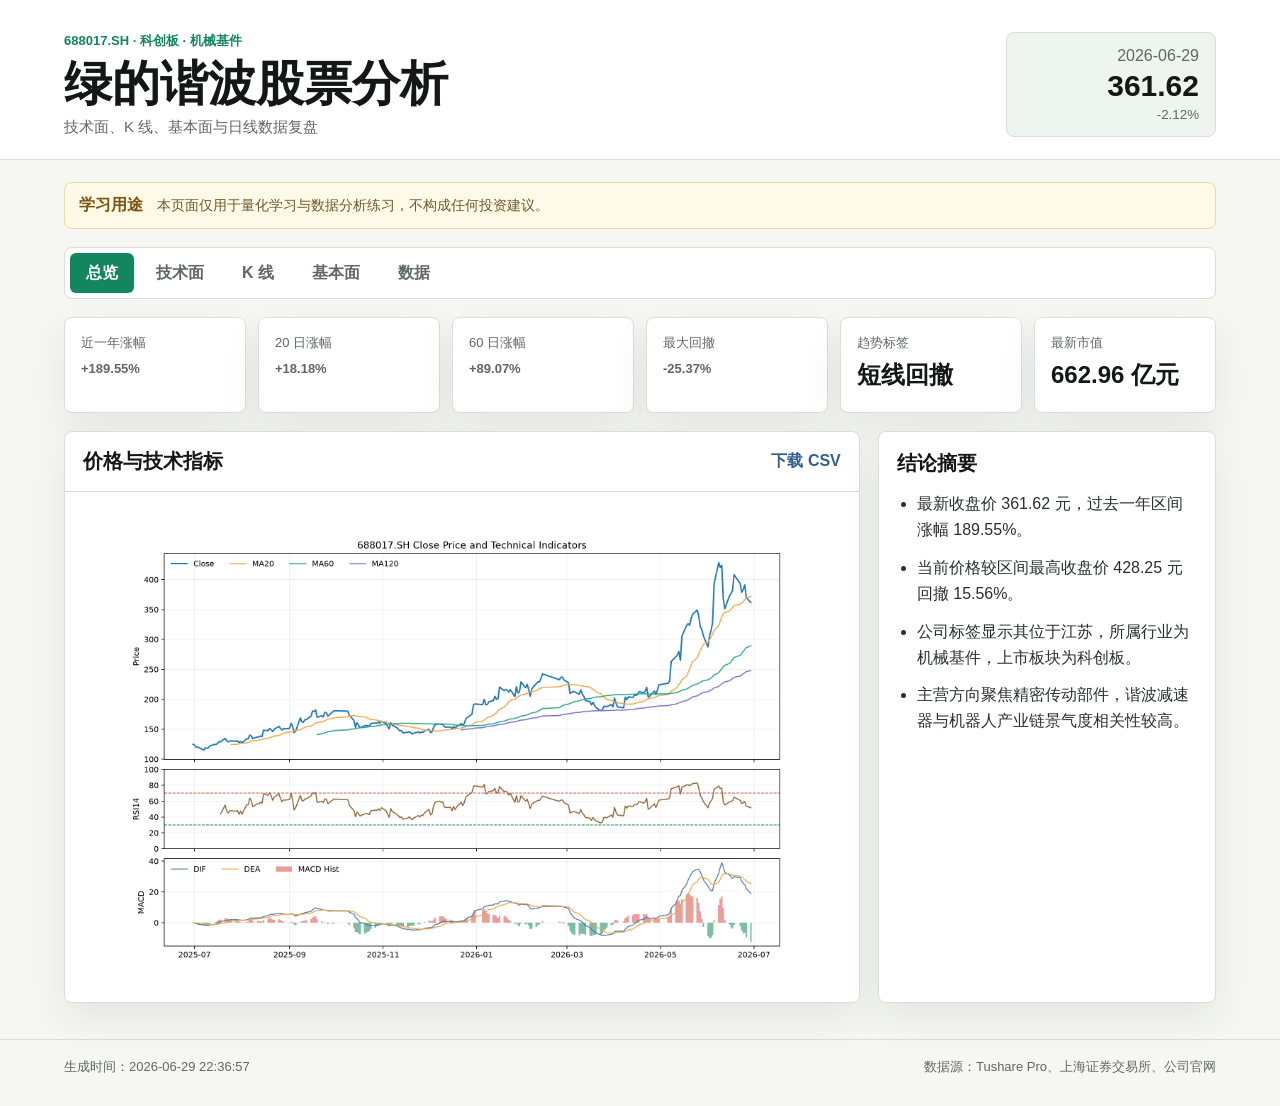
==== docs/index.html @ f69d27fe "Add GitHub Pages stock analysis dashboard" ====
<!doctype html>
<html lang="zh-CN">
  <head>
    <meta charset="utf-8" />
    <meta name="viewport" content="width=device-width, initial-scale=1" />
    <title>绿的谐波 688017.SH 股票分析</title>
    <link rel="stylesheet" href="styles.css" />
  </head>
  <body>
    <header class="topbar">
      <div>
        <p class="eyebrow">688017.SH · 科创板 · 机械基件</p>
        <h1>绿的谐波股票分析</h1>
        <p class="subtitle">技术面、K 线、基本面与日线数据复盘</p>
      </div>
      <div class="market-stamp">
        <span id="latest-date">--</span>
        <strong id="latest-close">--</strong>
        <small id="latest-change">--</small>
      </div>
    </header>

    <main>
      <section class="notice">
        <span>学习用途</span>
        <p id="disclaimer">本页面仅用于量化学习与数据分析练习，不构成任何投资建议。</p>
      </section>

      <nav class="tabs" aria-label="分析视图">
        <button class="tab-button active" type="button" data-tab="overview">总览</button>
        <button class="tab-button" type="button" data-tab="technical">技术面</button>
        <button class="tab-button" type="button" data-tab="kline">K 线</button>
        <button class="tab-button" type="button" data-tab="fundamental">基本面</button>
        <button class="tab-button" type="button" data-tab="data">数据</button>
      </nav>

      <section class="panel active" id="overview">
        <div class="metric-grid">
          <article class="metric">
            <span>近一年涨幅</span>
            <strong id="one-year-return">--</strong>
          </article>
          <article class="metric">
            <span>20 日涨幅</span>
            <strong id="return-20d">--</strong>
          </article>
          <article class="metric">
            <span>60 日涨幅</span>
            <strong id="return-60d">--</strong>
          </article>
          <article class="metric">
            <span>最大回撤</span>
            <strong id="max-drawdown">--</strong>
          </article>
          <article class="metric">
            <span>趋势标签</span>
            <strong id="trend-label">--</strong>
          </article>
          <article class="metric">
            <span>最新市值</span>
            <strong id="market-cap">--</strong>
          </article>
        </div>

        <div class="two-column">
          <section class="chart-block">
            <div class="section-heading">
              <h2>价格与技术指标</h2>
              <a href="data/688017_daily.csv" download>下载 CSV</a>
            </div>
            <img src="assets/688017_technical.png" alt="绿的谐波收盘价、均线、RSI 和 MACD 技术指标图" />
          </section>
          <aside class="analysis-block">
            <h2>结论摘要</h2>
            <ul id="overview-summary"></ul>
          </aside>
        </div>
      </section>

      <section class="panel" id="technical">
        <div class="two-column">
          <section class="chart-block">
            <div class="section-heading">
              <h2>均线、RSI 与 MACD</h2>
            </div>
            <img src="assets/688017_technical.png" alt="绿的谐波技术指标综合图" />
          </section>
          <section class="analysis-block">
            <h2>指标快照</h2>
            <dl class="key-values" id="technical-values"></dl>
            <h3>技术面判断</h3>
            <ul id="technical-summary"></ul>
          </section>
        </div>
      </section>

      <section class="panel" id="kline">
        <div class="two-column wide-first">
          <section class="chart-block">
            <div class="section-heading">
              <h2>近 120 个交易日 K 线</h2>
            </div>
            <img src="assets/688017_kline.png" alt="绿的谐波近 120 个交易日 K 线图" />
          </section>
          <section class="analysis-block">
            <h2>K 线解读</h2>
            <ul id="kline-summary"></ul>
            <div class="legend-row">
              <span><i class="swatch red"></i>上涨 K 线</span>
              <span><i class="swatch green"></i>下跌 K 线</span>
              <span><i class="swatch amber"></i>均线</span>
            </div>
          </section>
        </div>
      </section>

      <section class="panel" id="fundamental">
        <div class="two-column">
          <section class="analysis-block">
            <h2>公司与行业标签</h2>
            <dl class="key-values" id="company-values"></dl>
            <h3>基本面观察</h3>
            <ul id="fundamental-summary"></ul>
          </section>
          <section class="analysis-block">
            <h2>估值快照</h2>
            <dl class="key-values" id="valuation-values"></dl>
            <p class="source-note" id="data-status"></p>
            <h3>数据来源</h3>
            <ul class="source-list" id="source-list"></ul>
          </section>
        </div>
      </section>

      <section class="panel" id="data">
        <div class="section-heading">
          <h2>最近交易日数据</h2>
          <a href="data/688017_daily.csv" download>下载完整 CSV</a>
        </div>
        <div class="table-wrap">
          <table>
            <thead>
              <tr>
                <th>日期</th>
                <th>开盘</th>
                <th>最高</th>
                <th>最低</th>
                <th>收盘</th>
                <th>涨跌幅</th>
                <th>成交量</th>
              </tr>
            </thead>
            <tbody id="recent-table"></tbody>
          </table>
        </div>
      </section>
    </main>

    <footer>
      <span id="generated-at">--</span>
      <span>数据源：Tushare Pro、上海证券交易所、公司官网</span>
    </footer>

    <script src="app.js"></script>
  </body>
</html>
---- docs/styles.css ----
:root {
  color-scheme: light;
  --bg: #f6f7f2;
  --panel: #ffffff;
  --panel-soft: #eef4ef;
  --text: #151716;
  --muted: #5f6864;
  --line: #d9ded8;
  --green: #14865f;
  --red: #d84f45;
  --amber: #c88416;
  --blue: #315f91;
  --shadow: 0 16px 38px rgba(28, 39, 34, 0.08);
}

* {
  box-sizing: border-box;
}

body {
  margin: 0;
  background: var(--bg);
  color: var(--text);
  font-family:
    Inter, "PingFang SC", "Microsoft YaHei", Arial, sans-serif;
}

.topbar {
  display: flex;
  align-items: flex-end;
  justify-content: space-between;
  gap: 24px;
  padding: 32px min(5vw, 64px) 22px;
  border-bottom: 1px solid var(--line);
  background: #ffffff;
}

.eyebrow {
  margin: 0 0 8px;
  color: var(--green);
  font-size: 13px;
  font-weight: 700;
  letter-spacing: 0;
}

h1,
h2,
h3,
p {
  margin-top: 0;
}

h1 {
  margin-bottom: 8px;
  font-size: clamp(30px, 4vw, 48px);
  line-height: 1.08;
  letter-spacing: 0;
}

h2 {
  margin-bottom: 0;
  font-size: 20px;
  letter-spacing: 0;
}

h3 {
  margin: 22px 0 10px;
  font-size: 15px;
}

.subtitle {
  margin-bottom: 0;
  color: var(--muted);
  font-size: 15px;
}

.market-stamp {
  min-width: 210px;
  padding: 14px 16px;
  border: 1px solid var(--line);
  border-radius: 8px;
  background: var(--panel-soft);
  text-align: right;
}

.market-stamp span,
.market-stamp small {
  display: block;
  color: var(--muted);
}

.market-stamp strong {
  display: block;
  margin: 4px 0;
  font-size: 30px;
}

main {
  width: min(1440px, 100%);
  margin: 0 auto;
  padding: 22px min(5vw, 64px) 36px;
}

.notice {
  display: flex;
  align-items: center;
  gap: 14px;
  margin-bottom: 18px;
  padding: 12px 14px;
  border: 1px solid #ead8a7;
  border-radius: 8px;
  background: #fff9e8;
}

.notice span {
  flex: 0 0 auto;
  color: #7a5410;
  font-weight: 800;
}

.notice p {
  margin: 0;
  color: #6d5a2c;
  font-size: 14px;
}

.tabs {
  display: flex;
  flex-wrap: wrap;
  gap: 6px;
  margin-bottom: 18px;
  padding: 5px;
  border: 1px solid var(--line);
  border-radius: 8px;
  background: #ffffff;
}

.tab-button {
  min-height: 40px;
  padding: 0 16px;
  border: 0;
  border-radius: 6px;
  background: transparent;
  color: var(--muted);
  cursor: pointer;
  font: inherit;
  font-weight: 700;
}

.tab-button:hover,
.tab-button:focus-visible {
  background: var(--panel-soft);
  color: var(--text);
  outline: none;
}

.tab-button.active {
  background: var(--green);
  color: #ffffff;
}

.panel {
  display: none;
}

.panel.active {
  display: block;
}

.metric-grid {
  display: grid;
  grid-template-columns: repeat(6, minmax(0, 1fr));
  gap: 12px;
  margin-bottom: 18px;
}

.metric,
.analysis-block,
.chart-block {
  border: 1px solid var(--line);
  border-radius: 8px;
  background: var(--panel);
  box-shadow: var(--shadow);
}

.metric {
  min-height: 96px;
  padding: 16px;
}

.metric span {
  display: block;
  margin-bottom: 10px;
  color: var(--muted);
  font-size: 13px;
}

.metric strong {
  display: block;
  font-size: 24px;
  line-height: 1.12;
  overflow-wrap: anywhere;
}

.two-column {
  display: grid;
  grid-template-columns: minmax(0, 2fr) minmax(320px, 0.85fr);
  gap: 18px;
}

.wide-first {
  grid-template-columns: minmax(0, 2.4fr) minmax(300px, 0.8fr);
}

.chart-block {
  overflow: hidden;
}

.chart-block img {
  display: block;
  width: 100%;
  height: auto;
  background: #ffffff;
}

.section-heading {
  display: flex;
  align-items: center;
  justify-content: space-between;
  gap: 14px;
  padding: 16px 18px;
  border-bottom: 1px solid var(--line);
}

.section-heading a,
.source-list a {
  color: var(--blue);
  font-weight: 700;
  text-decoration: none;
}

.section-heading a:hover,
.source-list a:hover {
  text-decoration: underline;
}

.analysis-block {
  padding: 18px;
}

.analysis-block ul {
  margin: 14px 0 0;
  padding-left: 20px;
}

.analysis-block li {
  margin: 0 0 12px;
  color: #29312e;
  line-height: 1.62;
}

.key-values {
  display: grid;
  grid-template-columns: minmax(100px, 0.9fr) minmax(0, 1.1fr);
  gap: 9px 12px;
  margin: 14px 0 0;
}

.key-values dt {
  color: var(--muted);
}

.key-values dd {
  margin: 0;
  font-weight: 800;
  overflow-wrap: anywhere;
}

.legend-row {
  display: flex;
  flex-wrap: wrap;
  gap: 12px;
  margin-top: 18px;
  color: var(--muted);
  font-size: 13px;
}

.swatch {
  display: inline-block;
  width: 14px;
  height: 14px;
  margin-right: 6px;
  border-radius: 3px;
  vertical-align: -2px;
}

.swatch.red {
  background: var(--red);
}

.swatch.green {
  background: var(--green);
}

.swatch.amber {
  background: var(--amber);
}

.source-note {
  margin: 16px 0 0;
  color: var(--muted);
  line-height: 1.6;
}

.source-list {
  margin-top: 10px;
}

.table-wrap {
  overflow-x: auto;
  border: 1px solid var(--line);
  border-top: 0;
  border-radius: 0 0 8px 8px;
  background: var(--panel);
}

table {
  width: 100%;
  border-collapse: collapse;
  min-width: 760px;
}

th,
td {
  padding: 13px 14px;
  border-bottom: 1px solid var(--line);
  text-align: right;
  white-space: nowrap;
}

th:first-child,
td:first-child {
  text-align: left;
}

th {
  color: var(--muted);
  font-size: 13px;
  font-weight: 800;
}

tbody tr:hover {
  background: #f8fbf8;
}

.positive {
  color: var(--red);
}

.negative {
  color: var(--green);
}

footer {
  display: flex;
  flex-wrap: wrap;
  justify-content: space-between;
  gap: 12px;
  padding: 18px min(5vw, 64px) 30px;
  border-top: 1px solid var(--line);
  color: var(--muted);
  font-size: 13px;
}

@media (max-width: 1080px) {
  .metric-grid {
    grid-template-columns: repeat(3, minmax(0, 1fr));
  }

  .two-column,
  .wide-first {
    grid-template-columns: 1fr;
  }
}

@media (max-width: 720px) {
  .topbar {
    align-items: stretch;
    flex-direction: column;
    padding-top: 24px;
  }

  .market-stamp {
    min-width: 0;
    text-align: left;
  }

  main {
    padding-inline: 14px;
  }

  .notice {
    align-items: flex-start;
    flex-direction: column;
    gap: 6px;
  }

  .metric-grid {
    grid-template-columns: repeat(2, minmax(0, 1fr));
  }

  .metric strong {
    font-size: 20px;
  }

  .section-heading {
    align-items: flex-start;
    flex-direction: column;
  }
}

@media (max-width: 460px) {
  .metric-grid {
    grid-template-columns: 1fr;
  }

  .tabs {
    display: grid;
    grid-template-columns: repeat(2, minmax(0, 1fr));
  }

  .tab-button {
    padding-inline: 10px;
  }
}
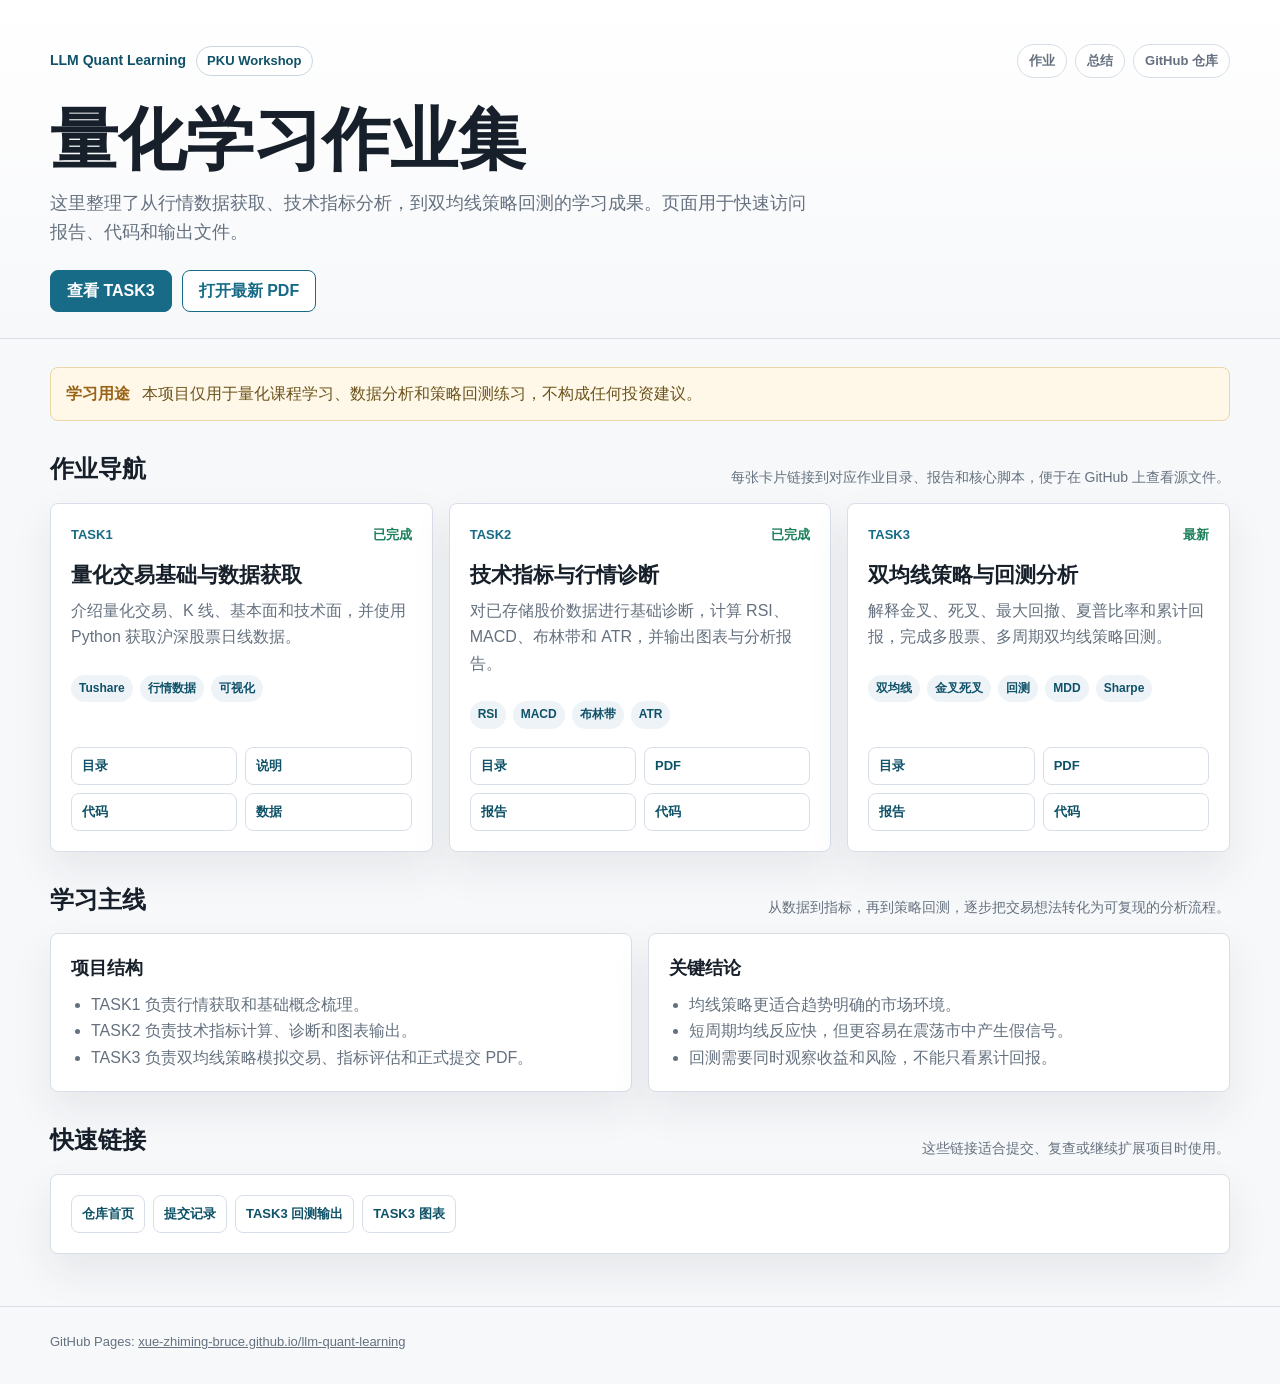
==== commit b3e22e62: "Add GitHub Pages index" ====
--- a/docs/index.html
+++ b/docs/index.html
@@ -3,164 +3,527 @@
   <head>
     <meta charset="utf-8" />
     <meta name="viewport" content="width=device-width, initial-scale=1" />
-    <title>绿的谐波 688017.SH 股票分析</title>
-    <link rel="stylesheet" href="styles.css" />
+    <title>LLM Quant Learning | 量化学习作业集</title>
+    <style>
+      :root {
+        color-scheme: light;
+        --bg: #f7f8fa;
+        --surface: #ffffff;
+        --surface-soft: #eef3f8;
+        --ink: #17202a;
+        --muted: #65717f;
+        --line: #d8dee8;
+        --accent: #176b87;
+        --accent-strong: #0f5268;
+        --good: #1b7f5a;
+        --warn: #9a6418;
+        --shadow: 0 18px 42px rgba(25, 38, 52, 0.08);
+      }
+
+      * {
+        box-sizing: border-box;
+      }
+
+      body {
+        margin: 0;
+        background: var(--bg);
+        color: var(--ink);
+        font-family:
+          Inter, "PingFang SC", "Microsoft YaHei", "Noto Sans CJK SC", Arial,
+          sans-serif;
+        line-height: 1.65;
+      }
+
+      a {
+        color: inherit;
+      }
+
+      .shell {
+        width: min(1180px, calc(100% - 40px));
+        margin: 0 auto;
+      }
+
+      header {
+        padding: 44px 0 26px;
+        border-bottom: 1px solid var(--line);
+        background: linear-gradient(180deg, #ffffff 0%, #f7f8fa 100%);
+      }
+
+      .topline {
+        display: flex;
+        align-items: center;
+        justify-content: space-between;
+        gap: 16px;
+        margin-bottom: 26px;
+      }
+
+      .brand {
+        display: flex;
+        flex-wrap: wrap;
+        align-items: center;
+        gap: 10px;
+        color: var(--accent-strong);
+        font-size: 14px;
+        font-weight: 800;
+      }
+
+      .badge {
+        display: inline-flex;
+        align-items: center;
+        min-height: 30px;
+        padding: 0 10px;
+        border: 1px solid #c7d7e3;
+        border-radius: 999px;
+        background: #ffffff;
+        color: var(--accent-strong);
+        font-size: 13px;
+        font-weight: 700;
+      }
+
+      nav {
+        display: flex;
+        flex-wrap: wrap;
+        gap: 8px;
+      }
+
+      nav a {
+        min-height: 34px;
+        padding: 5px 11px;
+        border: 1px solid var(--line);
+        border-radius: 999px;
+        background: #ffffff;
+        color: var(--muted);
+        text-decoration: none;
+        font-size: 13px;
+        font-weight: 700;
+      }
+
+      nav a:hover,
+      nav a:focus-visible {
+        border-color: var(--accent);
+        color: var(--accent);
+        outline: none;
+      }
+
+      h1,
+      h2,
+      h3,
+      p {
+        margin-top: 0;
+      }
+
+      h1 {
+        max-width: 820px;
+        margin-bottom: 14px;
+        font-size: clamp(34px, 6vw, 68px);
+        line-height: 1.04;
+        letter-spacing: 0;
+      }
+
+      .lead {
+        max-width: 760px;
+        margin-bottom: 22px;
+        color: var(--muted);
+        font-size: 18px;
+      }
+
+      .hero-actions {
+        display: flex;
+        flex-wrap: wrap;
+        gap: 10px;
+      }
+
+      .button {
+        display: inline-flex;
+        align-items: center;
+        justify-content: center;
+        min-height: 42px;
+        padding: 0 16px;
+        border: 1px solid var(--accent);
+        border-radius: 8px;
+        background: var(--accent);
+        color: #ffffff;
+        text-decoration: none;
+        font-weight: 800;
+      }
+
+      .button.secondary {
+        background: #ffffff;
+        color: var(--accent);
+      }
+
+      main {
+        padding: 28px 0 52px;
+      }
+
+      .notice {
+        display: grid;
+        grid-template-columns: auto minmax(0, 1fr);
+        gap: 12px;
+        align-items: center;
+        margin-bottom: 24px;
+        padding: 13px 15px;
+        border: 1px solid #ead6a6;
+        border-radius: 8px;
+        background: #fff8e8;
+        color: #6c531c;
+      }
+
+      .notice strong {
+        color: var(--warn);
+      }
+
+      .notice p {
+        margin: 0;
+      }
+
+      .section-head {
+        display: flex;
+        align-items: end;
+        justify-content: space-between;
+        gap: 16px;
+        margin: 28px 0 14px;
+      }
+
+      .section-head h2 {
+        margin-bottom: 0;
+        font-size: 24px;
+      }
+
+      .section-head p {
+        max-width: 560px;
+        margin-bottom: 0;
+        color: var(--muted);
+        font-size: 14px;
+        text-align: right;
+      }
+
+      .grid {
+        display: grid;
+        grid-template-columns: repeat(3, minmax(0, 1fr));
+        gap: 16px;
+      }
+
+      .card {
+        display: flex;
+        flex-direction: column;
+        min-height: 320px;
+        padding: 20px;
+        border: 1px solid var(--line);
+        border-radius: 8px;
+        background: var(--surface);
+        box-shadow: var(--shadow);
+      }
+
+      .card .meta {
+        display: flex;
+        align-items: center;
+        justify-content: space-between;
+        gap: 10px;
+        margin-bottom: 16px;
+      }
+
+      .task-number {
+        color: var(--accent);
+        font-size: 13px;
+        font-weight: 900;
+        letter-spacing: 0;
+      }
+
+      .status {
+        color: var(--good);
+        font-size: 13px;
+        font-weight: 800;
+      }
+
+      .card h3 {
+        margin-bottom: 10px;
+        font-size: 21px;
+        line-height: 1.25;
+      }
+
+      .card p {
+        color: var(--muted);
+      }
+
+      .tags {
+        display: flex;
+        flex-wrap: wrap;
+        gap: 7px;
+        margin: 8px 0 18px;
+        padding: 0;
+        list-style: none;
+      }
+
+      .tags li {
+        padding: 4px 8px;
+        border-radius: 999px;
+        background: var(--surface-soft);
+        color: var(--accent-strong);
+        font-size: 12px;
+        font-weight: 800;
+      }
+
+      .links {
+        display: grid;
+        grid-template-columns: repeat(2, minmax(0, 1fr));
+        gap: 8px;
+        margin-top: auto;
+      }
+
+      .links a,
+      .link-row a {
+        min-height: 38px;
+        padding: 7px 10px;
+        border: 1px solid var(--line);
+        border-radius: 8px;
+        background: #ffffff;
+        color: var(--accent-strong);
+        text-decoration: none;
+        font-size: 13px;
+        font-weight: 800;
+      }
+
+      .links a:hover,
+      .links a:focus-visible,
+      .link-row a:hover,
+      .link-row a:focus-visible {
+        border-color: var(--accent);
+        background: #f2f8fb;
+        outline: none;
+      }
+
+      .panel {
+        padding: 20px;
+        border: 1px solid var(--line);
+        border-radius: 8px;
+        background: var(--surface);
+        box-shadow: var(--shadow);
+      }
+
+      .summary-grid {
+        display: grid;
+        grid-template-columns: 1fr 1fr;
+        gap: 16px;
+      }
+
+      .panel h3 {
+        margin-bottom: 8px;
+        font-size: 18px;
+      }
+
+      .panel ul {
+        margin: 0;
+        padding-left: 20px;
+        color: var(--muted);
+      }
+
+      .link-row {
+        display: flex;
+        flex-wrap: wrap;
+        gap: 8px;
+      }
+
+      footer {
+        padding: 24px 0 32px;
+        border-top: 1px solid var(--line);
+        color: var(--muted);
+        font-size: 13px;
+      }
+
+      @media (max-width: 900px) {
+        .topline,
+        .section-head {
+          align-items: flex-start;
+          flex-direction: column;
+        }
+
+        .section-head p {
+          text-align: left;
+        }
+
+        .grid,
+        .summary-grid {
+          grid-template-columns: 1fr;
+        }
+      }
+
+      @media (max-width: 560px) {
+        .shell {
+          width: min(100% - 28px, 1180px);
+        }
+
+        header {
+          padding-top: 28px;
+        }
+
+        h1 {
+          font-size: 36px;
+        }
+
+        .lead {
+          font-size: 16px;
+        }
+
+        .notice {
+          grid-template-columns: 1fr;
+        }
+
+        .links {
+          grid-template-columns: 1fr;
+        }
+      }
+    </style>
   </head>
   <body>
-    <header class="topbar">
-      <div>
-        <p class="eyebrow">688017.SH · 科创板 · 机械基件</p>
-        <h1>绿的谐波股票分析</h1>
-        <p class="subtitle">技术面、K 线、基本面与日线数据复盘</p>
-      </div>
-      <div class="market-stamp">
-        <span id="latest-date">--</span>
-        <strong id="latest-close">--</strong>
-        <small id="latest-change">--</small>
+    <header>
+      <div class="shell">
+        <div class="topline">
+          <div class="brand">
+            <span>LLM Quant Learning</span>
+            <span class="badge">PKU Workshop</span>
+          </div>
+          <nav aria-label="页面导航">
+            <a href="#tasks">作业</a>
+            <a href="#summary">总结</a>
+            <a href="https://github.com/Xue-Zhiming-Bruce/llm-quant-learning">GitHub 仓库</a>
+          </nav>
+        </div>
+        <h1>量化学习作业集</h1>
+        <p class="lead">
+          这里整理了从行情数据获取、技术指标分析，到双均线策略回测的学习成果。页面用于快速访问报告、代码和输出文件。
+        </p>
+        <div class="hero-actions">
+          <a class="button" href="https://github.com/Xue-Zhiming-Bruce/llm-quant-learning/tree/main/TASK3">查看 TASK3</a>
+          <a class="button secondary" href="https://github.com/Xue-Zhiming-Bruce/llm-quant-learning/blob/main/TASK3/%E8%96%9B%E6%99%BA%E9%B8%A3TASK3.pdf">打开最新 PDF</a>
+        </div>
       </div>
     </header>
 
-    <main>
-      <section class="notice">
-        <span>学习用途</span>
-        <p id="disclaimer">本页面仅用于量化学习与数据分析练习，不构成任何投资建议。</p>
+    <main class="shell">
+      <section class="notice" aria-label="学习用途说明">
+        <strong>学习用途</strong>
+        <p>本项目仅用于量化课程学习、数据分析和策略回测练习，不构成任何投资建议。</p>
       </section>
 
-      <nav class="tabs" aria-label="分析视图">
-        <button class="tab-button active" type="button" data-tab="overview">总览</button>
-        <button class="tab-button" type="button" data-tab="technical">技术面</button>
-        <button class="tab-button" type="button" data-tab="kline">K 线</button>
-        <button class="tab-button" type="button" data-tab="fundamental">基本面</button>
-        <button class="tab-button" type="button" data-tab="data">数据</button>
-      </nav>
-
-      <section class="panel active" id="overview">
-        <div class="metric-grid">
-          <article class="metric">
-            <span>近一年涨幅</span>
-            <strong id="one-year-return">--</strong>
+      <section id="tasks" aria-labelledby="tasks-title">
+        <div class="section-head">
+          <h2 id="tasks-title">作业导航</h2>
+          <p>每张卡片链接到对应作业目录、报告和核心脚本，便于在 GitHub 上查看源文件。</p>
+        </div>
+
+        <div class="grid">
+          <article class="card">
+            <div class="meta">
+              <span class="task-number">TASK1</span>
+              <span class="status">已完成</span>
+            </div>
+            <h3>量化交易基础与数据获取</h3>
+            <p>介绍量化交易、K 线、基本面和技术面，并使用 Python 获取沪深股票日线数据。</p>
+            <ul class="tags">
+              <li>Tushare</li>
+              <li>行情数据</li>
+              <li>可视化</li>
+            </ul>
+            <div class="links">
+              <a href="https://github.com/Xue-Zhiming-Bruce/llm-quant-learning/tree/main/TASK1">目录</a>
+              <a href="https://github.com/Xue-Zhiming-Bruce/llm-quant-learning/blob/main/TASK1/README.md">说明</a>
+              <a href="https://github.com/Xue-Zhiming-Bruce/llm-quant-learning/blob/main/TASK1/fetch_stock_data.py">代码</a>
+              <a href="https://github.com/Xue-Zhiming-Bruce/llm-quant-learning/blob/main/TASK1/data/688017.SH_daily_20250629_20260629.csv">数据</a>
+            </div>
           </article>
-          <article class="metric">
-            <span>20 日涨幅</span>
-            <strong id="return-20d">--</strong>
+
+          <article class="card">
+            <div class="meta">
+              <span class="task-number">TASK2</span>
+              <span class="status">已完成</span>
+            </div>
+            <h3>技术指标与行情诊断</h3>
+            <p>对已存储股价数据进行基础诊断，计算 RSI、MACD、布林带和 ATR，并输出图表与分析报告。</p>
+            <ul class="tags">
+              <li>RSI</li>
+              <li>MACD</li>
+              <li>布林带</li>
+              <li>ATR</li>
+            </ul>
+            <div class="links">
+              <a href="https://github.com/Xue-Zhiming-Bruce/llm-quant-learning/tree/main/TASK2">目录</a>
+              <a href="https://github.com/Xue-Zhiming-Bruce/llm-quant-learning/blob/main/TASK2/%E8%96%9B%E6%99%BA%E9%B8%A3TASK2.pdf">PDF</a>
+              <a href="https://github.com/Xue-Zhiming-Bruce/llm-quant-learning/blob/main/TASK2/analysis_report.md">报告</a>
+              <a href="https://github.com/Xue-Zhiming-Bruce/llm-quant-learning/blob/main/TASK2/analyze_technical_indicators.py">代码</a>
+            </div>
           </article>
-          <article class="metric">
-            <span>60 日涨幅</span>
-            <strong id="return-60d">--</strong>
+
+          <article class="card">
+            <div class="meta">
+              <span class="task-number">TASK3</span>
+              <span class="status">最新</span>
+            </div>
+            <h3>双均线策略与回测分析</h3>
+            <p>解释金叉、死叉、最大回撤、夏普比率和累计回报，完成多股票、多周期双均线策略回测。</p>
+            <ul class="tags">
+              <li>双均线</li>
+              <li>金叉死叉</li>
+              <li>回测</li>
+              <li>MDD</li>
+              <li>Sharpe</li>
+            </ul>
+            <div class="links">
+              <a href="https://github.com/Xue-Zhiming-Bruce/llm-quant-learning/tree/main/TASK3">目录</a>
+              <a href="https://github.com/Xue-Zhiming-Bruce/llm-quant-learning/blob/main/TASK3/%E8%96%9B%E6%99%BA%E9%B8%A3TASK3.pdf">PDF</a>
+              <a href="https://github.com/Xue-Zhiming-Bruce/llm-quant-learning/blob/main/TASK3/analysis_report.md">报告</a>
+              <a href="https://github.com/Xue-Zhiming-Bruce/llm-quant-learning/blob/main/TASK3/analyze_double_ma_strategy.py">代码</a>
+            </div>
           </article>
-          <article class="metric">
-            <span>最大回撤</span>
-            <strong id="max-drawdown">--</strong>
-          </article>
-          <article class="metric">
-            <span>趋势标签</span>
-            <strong id="trend-label">--</strong>
-          </article>
-          <article class="metric">
-            <span>最新市值</span>
-            <strong id="market-cap">--</strong>
-          </article>
-        </div>
-
-        <div class="two-column">
-          <section class="chart-block">
-            <div class="section-heading">
-              <h2>价格与技术指标</h2>
-              <a href="data/688017_daily.csv" download>下载 CSV</a>
-            </div>
-            <img src="assets/688017_technical.png" alt="绿的谐波收盘价、均线、RSI 和 MACD 技术指标图" />
-          </section>
-          <aside class="analysis-block">
-            <h2>结论摘要</h2>
-            <ul id="overview-summary"></ul>
-          </aside>
         </div>
       </section>
 
-      <section class="panel" id="technical">
-        <div class="two-column">
-          <section class="chart-block">
-            <div class="section-heading">
-              <h2>均线、RSI 与 MACD</h2>
-            </div>
-            <img src="assets/688017_technical.png" alt="绿的谐波技术指标综合图" />
-          </section>
-          <section class="analysis-block">
-            <h2>指标快照</h2>
-            <dl class="key-values" id="technical-values"></dl>
-            <h3>技术面判断</h3>
-            <ul id="technical-summary"></ul>
-          </section>
+      <section id="summary" aria-labelledby="summary-title">
+        <div class="section-head">
+          <h2 id="summary-title">学习主线</h2>
+          <p>从数据到指标，再到策略回测，逐步把交易想法转化为可复现的分析流程。</p>
+        </div>
+
+        <div class="summary-grid">
+          <div class="panel">
+            <h3>项目结构</h3>
+            <ul>
+              <li>TASK1 负责行情获取和基础概念梳理。</li>
+              <li>TASK2 负责技术指标计算、诊断和图表输出。</li>
+              <li>TASK3 负责双均线策略模拟交易、指标评估和正式提交 PDF。</li>
+            </ul>
+          </div>
+          <div class="panel">
+            <h3>关键结论</h3>
+            <ul>
+              <li>均线策略更适合趋势明确的市场环境。</li>
+              <li>短周期均线反应快，但更容易在震荡市中产生假信号。</li>
+              <li>回测需要同时观察收益和风险，不能只看累计回报。</li>
+            </ul>
+          </div>
         </div>
       </section>
 
-      <section class="panel" id="kline">
-        <div class="two-column wide-first">
-          <section class="chart-block">
-            <div class="section-heading">
-              <h2>近 120 个交易日 K 线</h2>
-            </div>
-            <img src="assets/688017_kline.png" alt="绿的谐波近 120 个交易日 K 线图" />
-          </section>
-          <section class="analysis-block">
-            <h2>K 线解读</h2>
-            <ul id="kline-summary"></ul>
-            <div class="legend-row">
-              <span><i class="swatch red"></i>上涨 K 线</span>
-              <span><i class="swatch green"></i>下跌 K 线</span>
-              <span><i class="swatch amber"></i>均线</span>
-            </div>
-          </section>
-        </div>
-      </section>
-
-      <section class="panel" id="fundamental">
-        <div class="two-column">
-          <section class="analysis-block">
-            <h2>公司与行业标签</h2>
-            <dl class="key-values" id="company-values"></dl>
-            <h3>基本面观察</h3>
-            <ul id="fundamental-summary"></ul>
-          </section>
-          <section class="analysis-block">
-            <h2>估值快照</h2>
-            <dl class="key-values" id="valuation-values"></dl>
-            <p class="source-note" id="data-status"></p>
-            <h3>数据来源</h3>
-            <ul class="source-list" id="source-list"></ul>
-          </section>
-        </div>
-      </section>
-
-      <section class="panel" id="data">
-        <div class="section-heading">
-          <h2>最近交易日数据</h2>
-          <a href="data/688017_daily.csv" download>下载完整 CSV</a>
-        </div>
-        <div class="table-wrap">
-          <table>
-            <thead>
-              <tr>
-                <th>日期</th>
-                <th>开盘</th>
-                <th>最高</th>
-                <th>最低</th>
-                <th>收盘</th>
-                <th>涨跌幅</th>
-                <th>成交量</th>
-              </tr>
-            </thead>
-            <tbody id="recent-table"></tbody>
-          </table>
+      <section aria-labelledby="quick-links-title">
+        <div class="section-head">
+          <h2 id="quick-links-title">快速链接</h2>
+          <p>这些链接适合提交、复查或继续扩展项目时使用。</p>
+        </div>
+        <div class="panel">
+          <div class="link-row">
+            <a href="https://github.com/Xue-Zhiming-Bruce/llm-quant-learning">仓库首页</a>
+            <a href="https://github.com/Xue-Zhiming-Bruce/llm-quant-learning/commits/main">提交记录</a>
+            <a href="https://github.com/Xue-Zhiming-Bruce/llm-quant-learning/tree/main/TASK3/output">TASK3 回测输出</a>
+            <a href="https://github.com/Xue-Zhiming-Bruce/llm-quant-learning/tree/main/TASK3/figures">TASK3 图表</a>
+          </div>
         </div>
       </section>
     </main>
 
     <footer>
-      <span id="generated-at">--</span>
-      <span>数据源：Tushare Pro、上海证券交易所、公司官网</span>
+      <div class="shell">
+        GitHub Pages: <a href="https://xue-zhiming-bruce.github.io/llm-quant-learning/">xue-zhiming-bruce.github.io/llm-quant-learning</a>
+      </div>
     </footer>
-
-    <script src="app.js"></script>
   </body>
 </html>
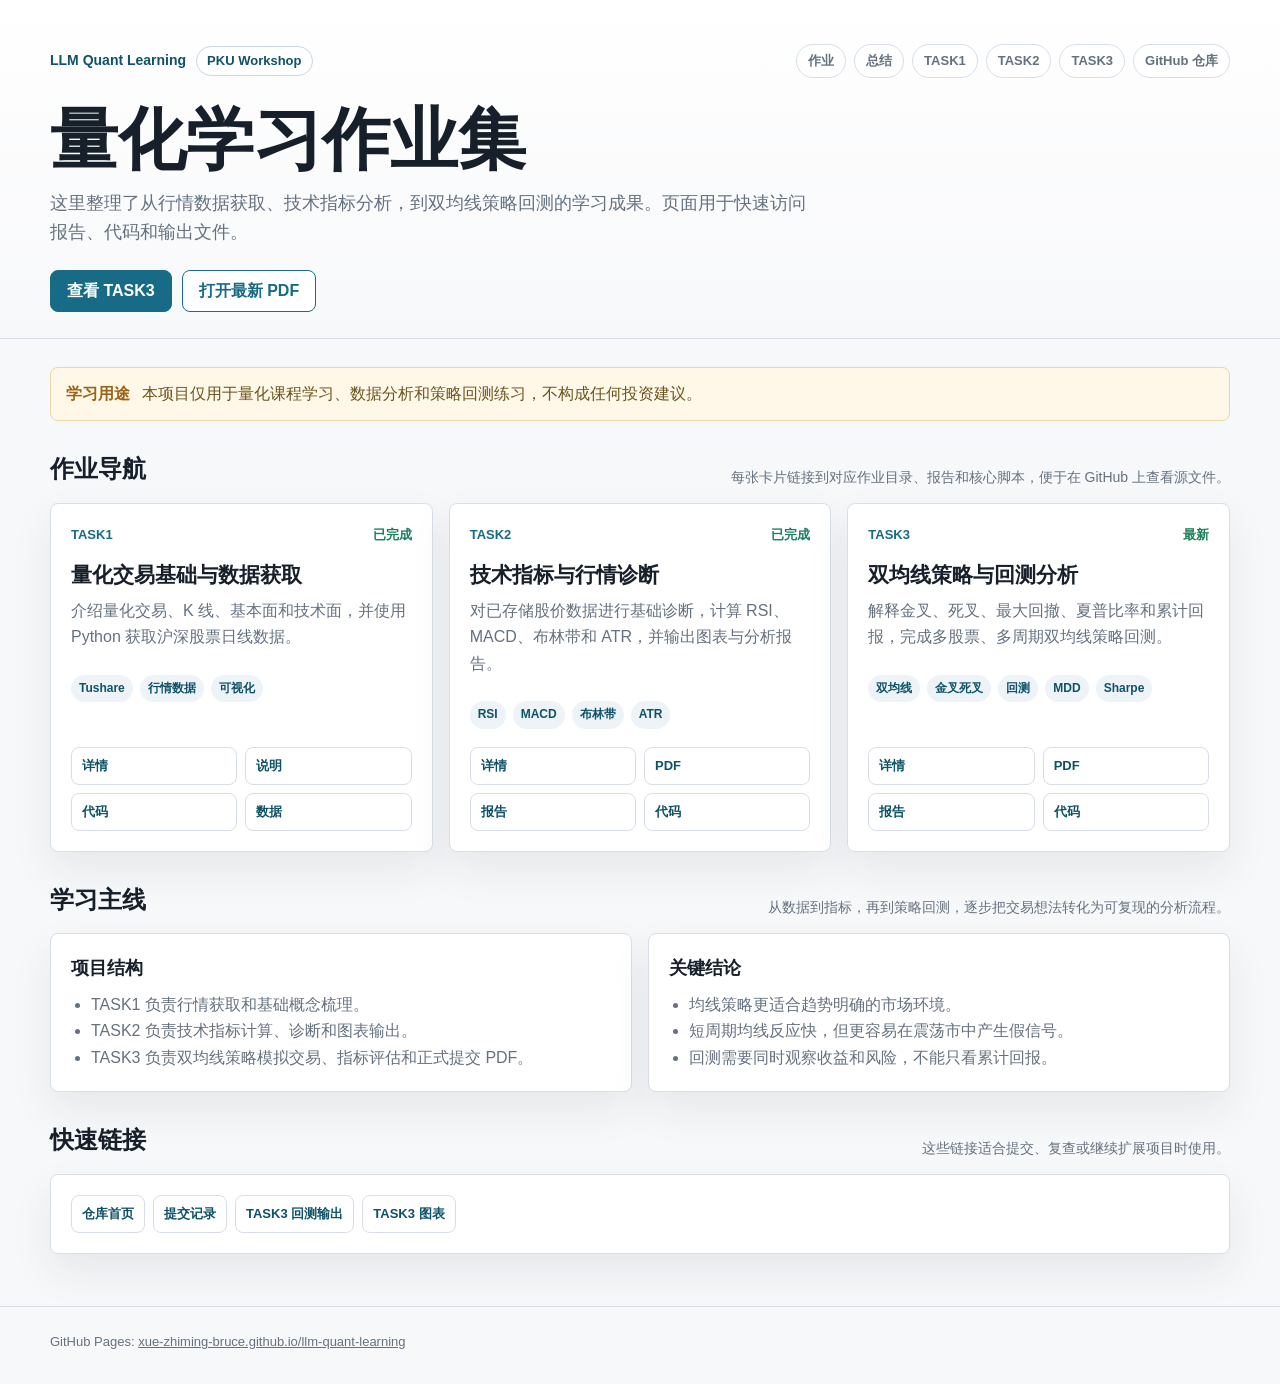
==== commit ad2e3b29: "Add task detail pages" ====
--- a/docs/index.html
+++ b/docs/index.html
@@ -386,6 +386,9 @@
           <nav aria-label="页面导航">
             <a href="#tasks">作业</a>
             <a href="#summary">总结</a>
+            <a href="task1.html">TASK1</a>
+            <a href="task2.html">TASK2</a>
+            <a href="task3.html">TASK3</a>
             <a href="https://github.com/Xue-Zhiming-Bruce/llm-quant-learning">GitHub 仓库</a>
           </nav>
         </div>
@@ -394,7 +397,7 @@
           这里整理了从行情数据获取、技术指标分析，到双均线策略回测的学习成果。页面用于快速访问报告、代码和输出文件。
         </p>
         <div class="hero-actions">
-          <a class="button" href="https://github.com/Xue-Zhiming-Bruce/llm-quant-learning/tree/main/TASK3">查看 TASK3</a>
+          <a class="button" href="task3.html">查看 TASK3</a>
           <a class="button secondary" href="https://github.com/Xue-Zhiming-Bruce/llm-quant-learning/blob/main/TASK3/%E8%96%9B%E6%99%BA%E9%B8%A3TASK3.pdf">打开最新 PDF</a>
         </div>
       </div>
@@ -426,7 +429,7 @@
               <li>可视化</li>
             </ul>
             <div class="links">
-              <a href="https://github.com/Xue-Zhiming-Bruce/llm-quant-learning/tree/main/TASK1">目录</a>
+              <a href="task1.html">详情</a>
               <a href="https://github.com/Xue-Zhiming-Bruce/llm-quant-learning/blob/main/TASK1/README.md">说明</a>
               <a href="https://github.com/Xue-Zhiming-Bruce/llm-quant-learning/blob/main/TASK1/fetch_stock_data.py">代码</a>
               <a href="https://github.com/Xue-Zhiming-Bruce/llm-quant-learning/blob/main/TASK1/data/688017.SH_daily_20250629_20260629.csv">数据</a>
@@ -447,7 +450,7 @@
               <li>ATR</li>
             </ul>
             <div class="links">
-              <a href="https://github.com/Xue-Zhiming-Bruce/llm-quant-learning/tree/main/TASK2">目录</a>
+              <a href="task2.html">详情</a>
               <a href="https://github.com/Xue-Zhiming-Bruce/llm-quant-learning/blob/main/TASK2/%E8%96%9B%E6%99%BA%E9%B8%A3TASK2.pdf">PDF</a>
               <a href="https://github.com/Xue-Zhiming-Bruce/llm-quant-learning/blob/main/TASK2/analysis_report.md">报告</a>
               <a href="https://github.com/Xue-Zhiming-Bruce/llm-quant-learning/blob/main/TASK2/analyze_technical_indicators.py">代码</a>
@@ -469,7 +472,7 @@
               <li>Sharpe</li>
             </ul>
             <div class="links">
-              <a href="https://github.com/Xue-Zhiming-Bruce/llm-quant-learning/tree/main/TASK3">目录</a>
+              <a href="task3.html">详情</a>
               <a href="https://github.com/Xue-Zhiming-Bruce/llm-quant-learning/blob/main/TASK3/%E8%96%9B%E6%99%BA%E9%B8%A3TASK3.pdf">PDF</a>
               <a href="https://github.com/Xue-Zhiming-Bruce/llm-quant-learning/blob/main/TASK3/analysis_report.md">报告</a>
               <a href="https://github.com/Xue-Zhiming-Bruce/llm-quant-learning/blob/main/TASK3/analyze_double_ma_strategy.py">代码</a>
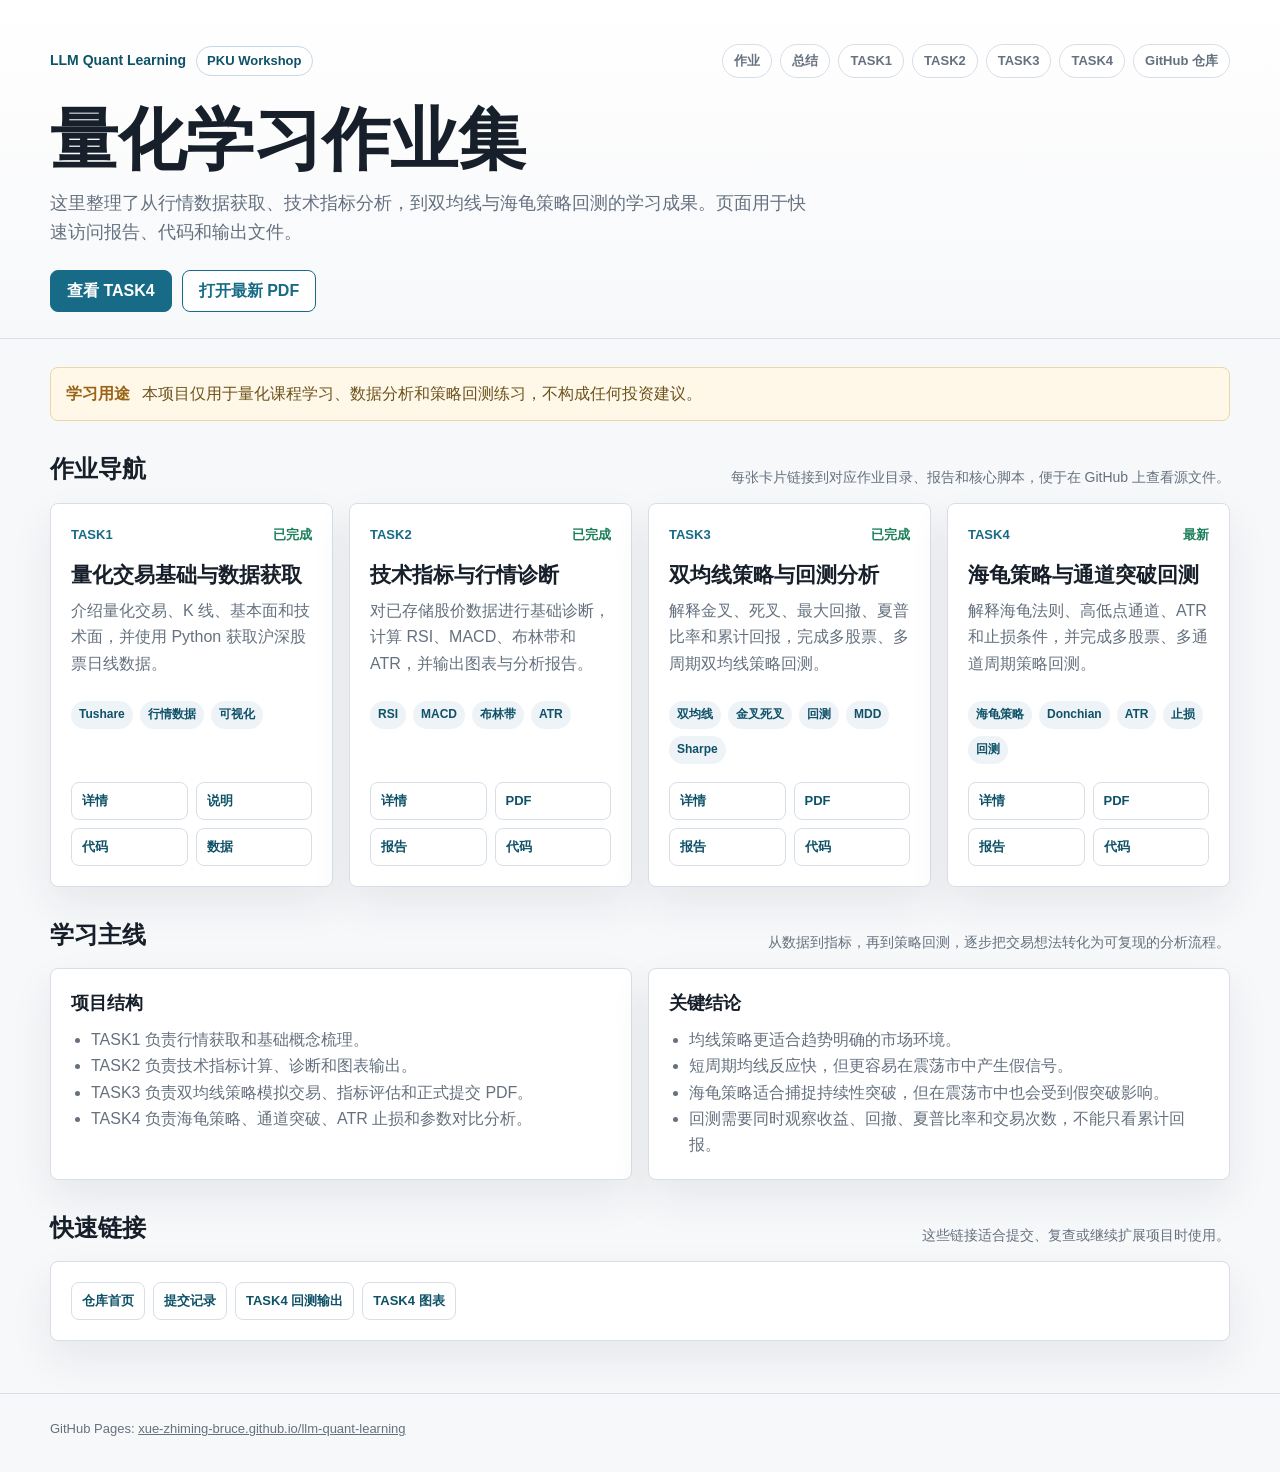
==== commit 6159e342: "Add TASK4 pages" ====
--- a/docs/index.html
+++ b/docs/index.html
@@ -200,7 +200,7 @@
 
       .grid {
         display: grid;
-        grid-template-columns: repeat(3, minmax(0, 1fr));
+        grid-template-columns: repeat(4, minmax(0, 1fr));
         gap: 16px;
       }
 
@@ -331,6 +331,12 @@
         font-size: 13px;
       }
 
+      @media (max-width: 1100px) {
+        .grid {
+          grid-template-columns: repeat(2, minmax(0, 1fr));
+        }
+      }
+
       @media (max-width: 900px) {
         .topline,
         .section-head {
@@ -342,7 +348,6 @@
           text-align: left;
         }
 
-        .grid,
         .summary-grid {
           grid-template-columns: 1fr;
         }
@@ -369,6 +374,7 @@
           grid-template-columns: 1fr;
         }
 
+        .grid,
         .links {
           grid-template-columns: 1fr;
         }
@@ -389,16 +395,17 @@
             <a href="task1.html">TASK1</a>
             <a href="task2.html">TASK2</a>
             <a href="task3.html">TASK3</a>
+            <a href="task4.html">TASK4</a>
             <a href="https://github.com/Xue-Zhiming-Bruce/llm-quant-learning">GitHub 仓库</a>
           </nav>
         </div>
         <h1>量化学习作业集</h1>
         <p class="lead">
-          这里整理了从行情数据获取、技术指标分析，到双均线策略回测的学习成果。页面用于快速访问报告、代码和输出文件。
+          这里整理了从行情数据获取、技术指标分析，到双均线与海龟策略回测的学习成果。页面用于快速访问报告、代码和输出文件。
         </p>
         <div class="hero-actions">
-          <a class="button" href="task3.html">查看 TASK3</a>
-          <a class="button secondary" href="https://github.com/Xue-Zhiming-Bruce/llm-quant-learning/blob/main/TASK3/%E8%96%9B%E6%99%BA%E9%B8%A3TASK3.pdf">打开最新 PDF</a>
+          <a class="button" href="task4.html">查看 TASK4</a>
+          <a class="button secondary" href="https://github.com/Xue-Zhiming-Bruce/llm-quant-learning/blob/main/TASK4/%E8%96%9B%E6%99%BA%E9%B8%A3TASK4.pdf">打开最新 PDF</a>
         </div>
       </div>
     </header>
@@ -460,7 +467,7 @@
           <article class="card">
             <div class="meta">
               <span class="task-number">TASK3</span>
-              <span class="status">最新</span>
+              <span class="status">已完成</span>
             </div>
             <h3>双均线策略与回测分析</h3>
             <p>解释金叉、死叉、最大回撤、夏普比率和累计回报，完成多股票、多周期双均线策略回测。</p>
@@ -478,6 +485,28 @@
               <a href="https://github.com/Xue-Zhiming-Bruce/llm-quant-learning/blob/main/TASK3/analyze_double_ma_strategy.py">代码</a>
             </div>
           </article>
+
+          <article class="card">
+            <div class="meta">
+              <span class="task-number">TASK4</span>
+              <span class="status">最新</span>
+            </div>
+            <h3>海龟策略与通道突破回测</h3>
+            <p>解释海龟法则、高低点通道、ATR 和止损条件，并完成多股票、多通道周期策略回测。</p>
+            <ul class="tags">
+              <li>海龟策略</li>
+              <li>Donchian</li>
+              <li>ATR</li>
+              <li>止损</li>
+              <li>回测</li>
+            </ul>
+            <div class="links">
+              <a href="task4.html">详情</a>
+              <a href="https://github.com/Xue-Zhiming-Bruce/llm-quant-learning/blob/main/TASK4/%E8%96%9B%E6%99%BA%E9%B8%A3TASK4.pdf">PDF</a>
+              <a href="https://github.com/Xue-Zhiming-Bruce/llm-quant-learning/blob/main/TASK4/analysis_report.md">报告</a>
+              <a href="https://github.com/Xue-Zhiming-Bruce/llm-quant-learning/blob/main/TASK4/analyze_turtle_strategy.py">代码</a>
+            </div>
+          </article>
         </div>
       </section>
 
@@ -494,6 +523,7 @@
               <li>TASK1 负责行情获取和基础概念梳理。</li>
               <li>TASK2 负责技术指标计算、诊断和图表输出。</li>
               <li>TASK3 负责双均线策略模拟交易、指标评估和正式提交 PDF。</li>
+              <li>TASK4 负责海龟策略、通道突破、ATR 止损和参数对比分析。</li>
             </ul>
           </div>
           <div class="panel">
@@ -501,7 +531,8 @@
             <ul>
               <li>均线策略更适合趋势明确的市场环境。</li>
               <li>短周期均线反应快，但更容易在震荡市中产生假信号。</li>
-              <li>回测需要同时观察收益和风险，不能只看累计回报。</li>
+              <li>海龟策略适合捕捉持续性突破，但在震荡市中也会受到假突破影响。</li>
+              <li>回测需要同时观察收益、回撤、夏普比率和交易次数，不能只看累计回报。</li>
             </ul>
           </div>
         </div>
@@ -516,8 +547,8 @@
           <div class="link-row">
             <a href="https://github.com/Xue-Zhiming-Bruce/llm-quant-learning">仓库首页</a>
             <a href="https://github.com/Xue-Zhiming-Bruce/llm-quant-learning/commits/main">提交记录</a>
-            <a href="https://github.com/Xue-Zhiming-Bruce/llm-quant-learning/tree/main/TASK3/output">TASK3 回测输出</a>
-            <a href="https://github.com/Xue-Zhiming-Bruce/llm-quant-learning/tree/main/TASK3/figures">TASK3 图表</a>
+            <a href="https://github.com/Xue-Zhiming-Bruce/llm-quant-learning/tree/main/TASK4/output">TASK4 回测输出</a>
+            <a href="https://github.com/Xue-Zhiming-Bruce/llm-quant-learning/tree/main/TASK4/figures">TASK4 图表</a>
           </div>
         </div>
       </section>
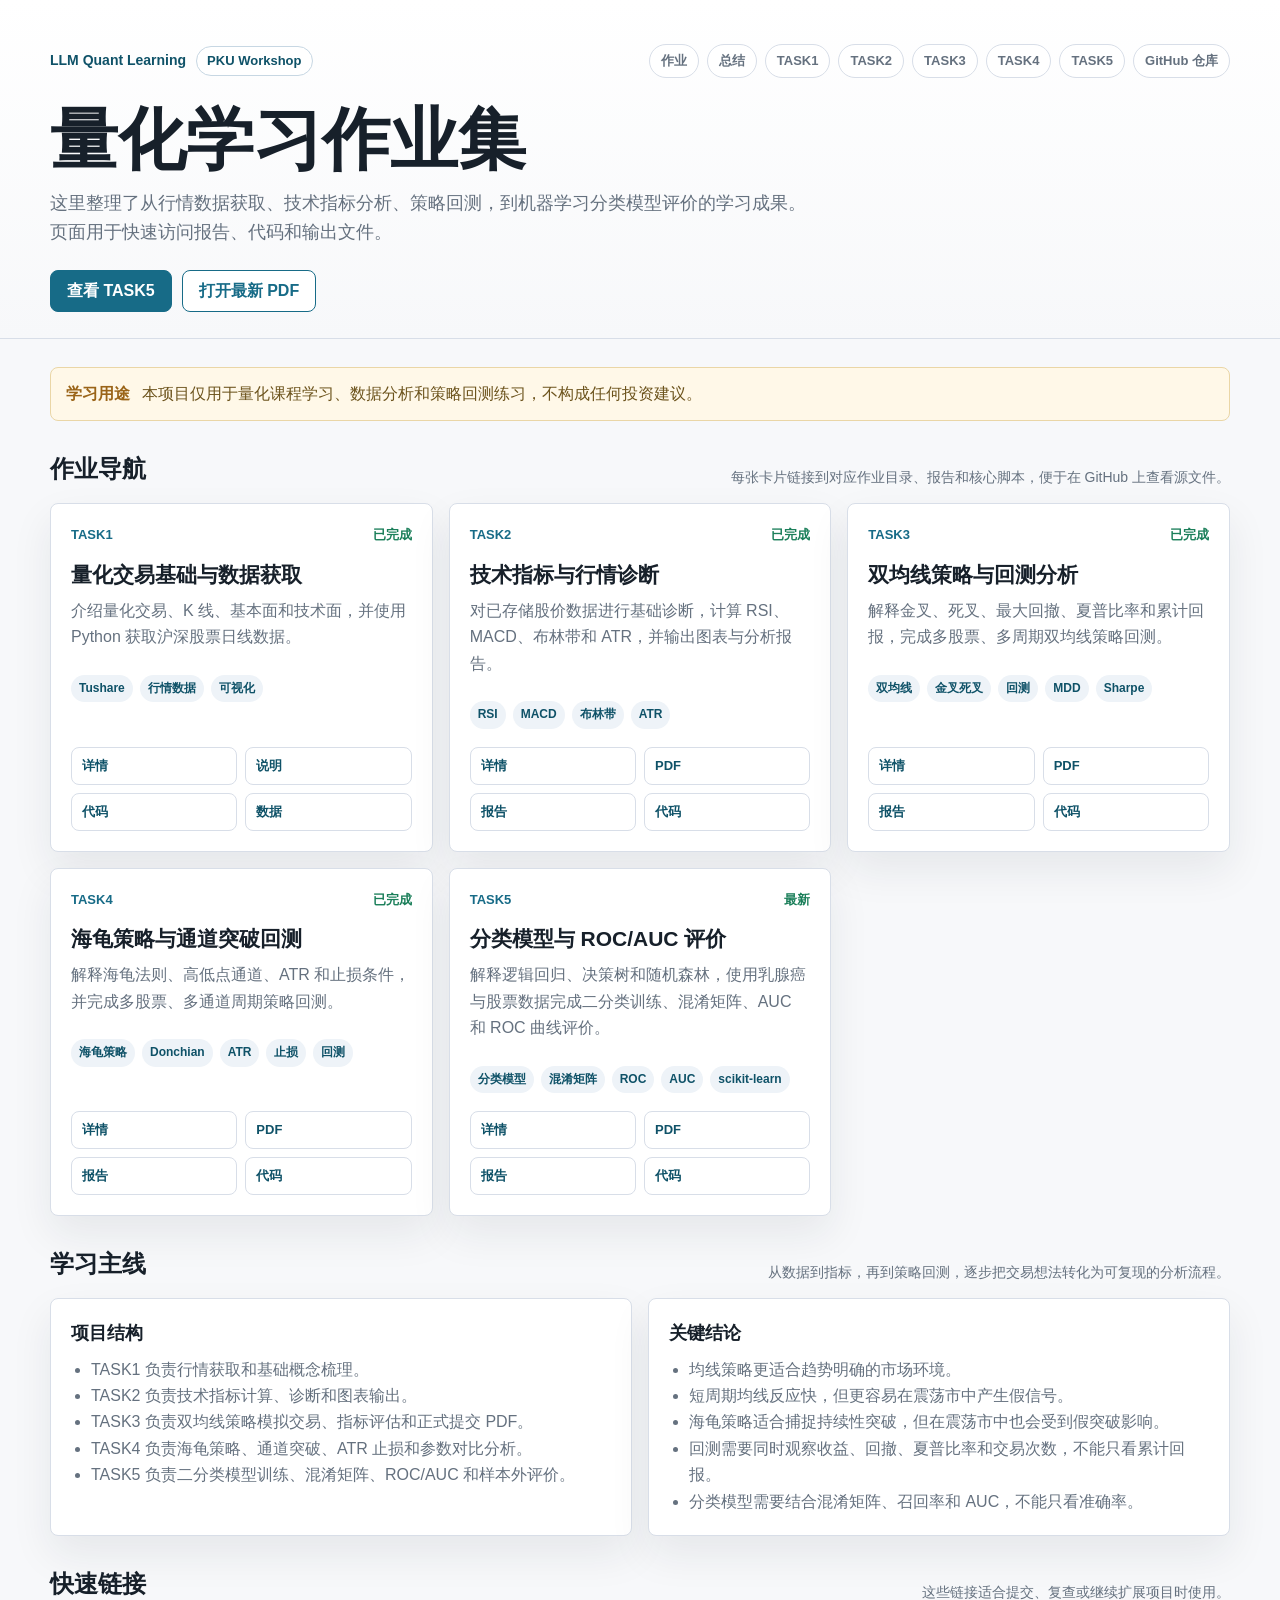
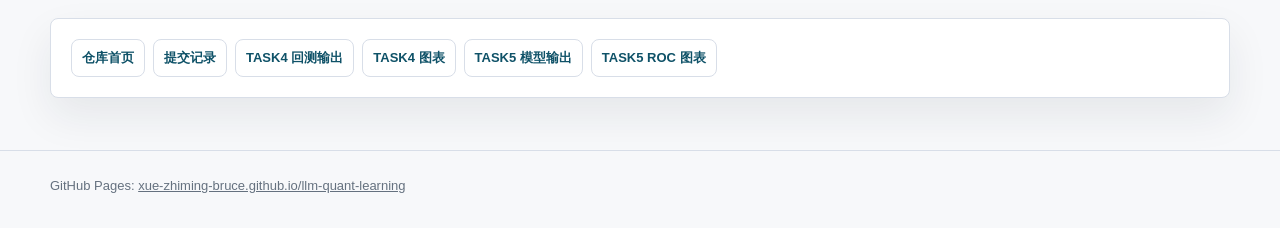
==== commit 4090ac2b: "Add TASK5 classification report and Pages" ====
--- a/docs/index.html
+++ b/docs/index.html
@@ -200,7 +200,7 @@
 
       .grid {
         display: grid;
-        grid-template-columns: repeat(4, minmax(0, 1fr));
+        grid-template-columns: repeat(3, minmax(0, 1fr));
         gap: 16px;
       }
 
@@ -396,16 +396,17 @@
             <a href="task2.html">TASK2</a>
             <a href="task3.html">TASK3</a>
             <a href="task4.html">TASK4</a>
+            <a href="task5.html">TASK5</a>
             <a href="https://github.com/Xue-Zhiming-Bruce/llm-quant-learning">GitHub 仓库</a>
           </nav>
         </div>
         <h1>量化学习作业集</h1>
         <p class="lead">
-          这里整理了从行情数据获取、技术指标分析，到双均线与海龟策略回测的学习成果。页面用于快速访问报告、代码和输出文件。
+          这里整理了从行情数据获取、技术指标分析、策略回测，到机器学习分类模型评价的学习成果。页面用于快速访问报告、代码和输出文件。
         </p>
         <div class="hero-actions">
-          <a class="button" href="task4.html">查看 TASK4</a>
-          <a class="button secondary" href="https://github.com/Xue-Zhiming-Bruce/llm-quant-learning/blob/main/TASK4/%E8%96%9B%E6%99%BA%E9%B8%A3TASK4.pdf">打开最新 PDF</a>
+          <a class="button" href="task5.html">查看 TASK5</a>
+          <a class="button secondary" href="files/%E8%96%9B%E6%99%BA%E9%B8%A3TASK5.pdf">打开最新 PDF</a>
         </div>
       </div>
     </header>
@@ -489,7 +490,7 @@
           <article class="card">
             <div class="meta">
               <span class="task-number">TASK4</span>
-              <span class="status">最新</span>
+              <span class="status">已完成</span>
             </div>
             <h3>海龟策略与通道突破回测</h3>
             <p>解释海龟法则、高低点通道、ATR 和止损条件，并完成多股票、多通道周期策略回测。</p>
@@ -507,6 +508,28 @@
               <a href="https://github.com/Xue-Zhiming-Bruce/llm-quant-learning/blob/main/TASK4/analyze_turtle_strategy.py">代码</a>
             </div>
           </article>
+
+          <article class="card">
+            <div class="meta">
+              <span class="task-number">TASK5</span>
+              <span class="status">最新</span>
+            </div>
+            <h3>分类模型与 ROC/AUC 评价</h3>
+            <p>解释逻辑回归、决策树和随机森林，使用乳腺癌与股票数据完成二分类训练、混淆矩阵、AUC 和 ROC 曲线评价。</p>
+            <ul class="tags">
+              <li>分类模型</li>
+              <li>混淆矩阵</li>
+              <li>ROC</li>
+              <li>AUC</li>
+              <li>scikit-learn</li>
+            </ul>
+            <div class="links">
+              <a href="task5.html">详情</a>
+              <a href="files/%E8%96%9B%E6%99%BA%E9%B8%A3TASK5.pdf">PDF</a>
+              <a href="https://github.com/Xue-Zhiming-Bruce/llm-quant-learning/blob/main/TASK5/analysis_report.md">报告</a>
+              <a href="https://github.com/Xue-Zhiming-Bruce/llm-quant-learning/blob/main/TASK5/analyze_classification.py">代码</a>
+            </div>
+          </article>
         </div>
       </section>
 
@@ -524,6 +547,7 @@
               <li>TASK2 负责技术指标计算、诊断和图表输出。</li>
               <li>TASK3 负责双均线策略模拟交易、指标评估和正式提交 PDF。</li>
               <li>TASK4 负责海龟策略、通道突破、ATR 止损和参数对比分析。</li>
+              <li>TASK5 负责二分类模型训练、混淆矩阵、ROC/AUC 和样本外评价。</li>
             </ul>
           </div>
           <div class="panel">
@@ -533,6 +557,7 @@
               <li>短周期均线反应快，但更容易在震荡市中产生假信号。</li>
               <li>海龟策略适合捕捉持续性突破，但在震荡市中也会受到假突破影响。</li>
               <li>回测需要同时观察收益、回撤、夏普比率和交易次数，不能只看累计回报。</li>
+              <li>分类模型需要结合混淆矩阵、召回率和 AUC，不能只看准确率。</li>
             </ul>
           </div>
         </div>
@@ -549,6 +574,8 @@
             <a href="https://github.com/Xue-Zhiming-Bruce/llm-quant-learning/commits/main">提交记录</a>
             <a href="https://github.com/Xue-Zhiming-Bruce/llm-quant-learning/tree/main/TASK4/output">TASK4 回测输出</a>
             <a href="https://github.com/Xue-Zhiming-Bruce/llm-quant-learning/tree/main/TASK4/figures">TASK4 图表</a>
+            <a href="https://github.com/Xue-Zhiming-Bruce/llm-quant-learning/tree/main/TASK5/output">TASK5 模型输出</a>
+            <a href="https://github.com/Xue-Zhiming-Bruce/llm-quant-learning/tree/main/TASK5/figures">TASK5 ROC 图表</a>
           </div>
         </div>
       </section>
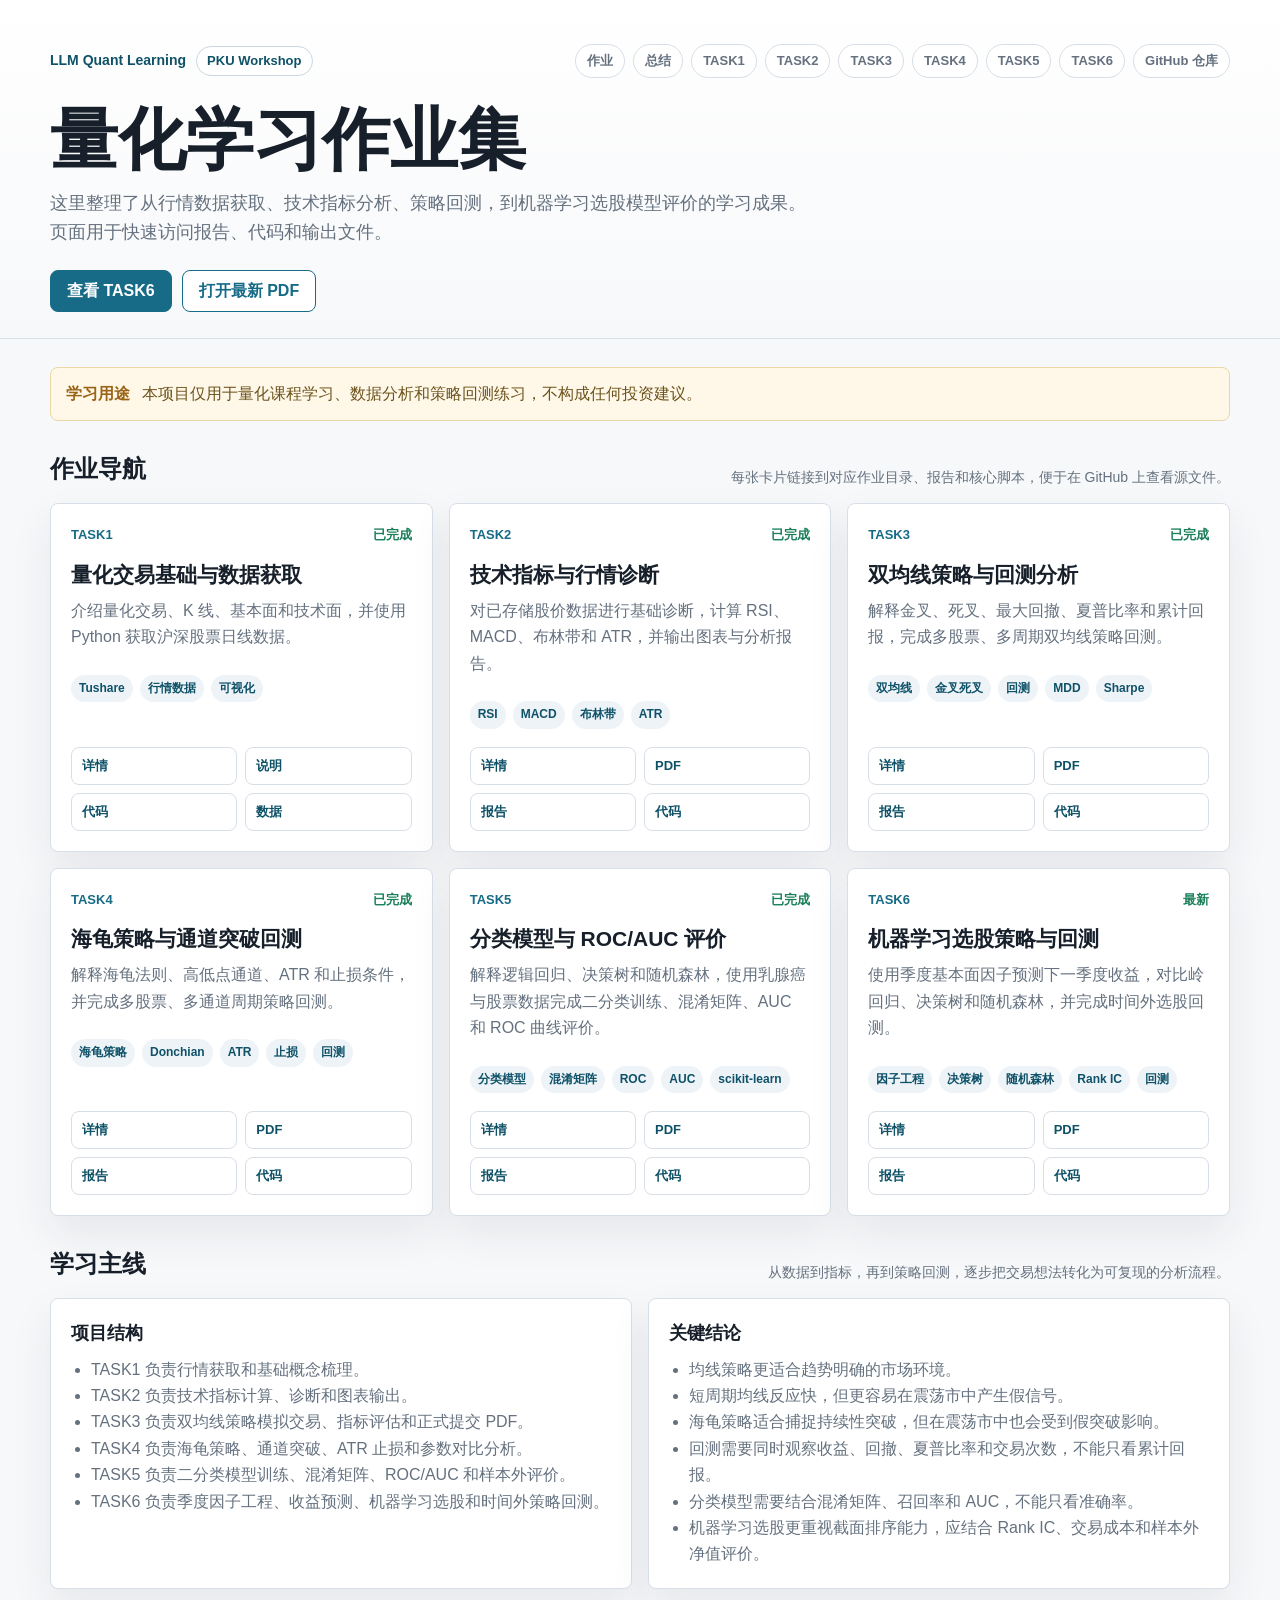
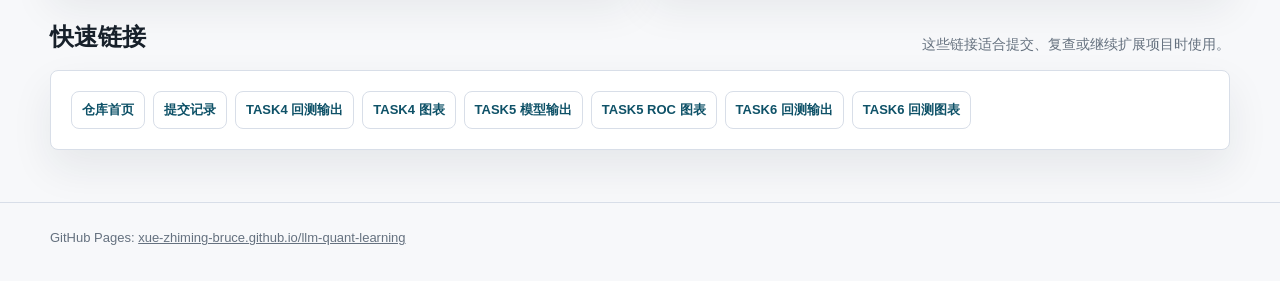
==== commit 869626e6: "Add TASK6 machine learning strategy and Pages" ====
--- a/docs/index.html
+++ b/docs/index.html
@@ -397,16 +397,17 @@
             <a href="task3.html">TASK3</a>
             <a href="task4.html">TASK4</a>
             <a href="task5.html">TASK5</a>
+            <a href="task6.html">TASK6</a>
             <a href="https://github.com/Xue-Zhiming-Bruce/llm-quant-learning">GitHub 仓库</a>
           </nav>
         </div>
         <h1>量化学习作业集</h1>
         <p class="lead">
-          这里整理了从行情数据获取、技术指标分析、策略回测，到机器学习分类模型评价的学习成果。页面用于快速访问报告、代码和输出文件。
+          这里整理了从行情数据获取、技术指标分析、策略回测，到机器学习选股模型评价的学习成果。页面用于快速访问报告、代码和输出文件。
         </p>
         <div class="hero-actions">
-          <a class="button" href="task5.html">查看 TASK5</a>
-          <a class="button secondary" href="files/%E8%96%9B%E6%99%BA%E9%B8%A3TASK5.pdf">打开最新 PDF</a>
+          <a class="button" href="task6.html">查看 TASK6</a>
+          <a class="button secondary" href="files/%E8%96%9B%E6%99%BA%E9%B8%A3TASK6.pdf">打开最新 PDF</a>
         </div>
       </div>
     </header>
@@ -512,7 +513,7 @@
           <article class="card">
             <div class="meta">
               <span class="task-number">TASK5</span>
-              <span class="status">最新</span>
+              <span class="status">已完成</span>
             </div>
             <h3>分类模型与 ROC/AUC 评价</h3>
             <p>解释逻辑回归、决策树和随机森林，使用乳腺癌与股票数据完成二分类训练、混淆矩阵、AUC 和 ROC 曲线评价。</p>
@@ -528,6 +529,28 @@
               <a href="files/%E8%96%9B%E6%99%BA%E9%B8%A3TASK5.pdf">PDF</a>
               <a href="https://github.com/Xue-Zhiming-Bruce/llm-quant-learning/blob/main/TASK5/analysis_report.md">报告</a>
               <a href="https://github.com/Xue-Zhiming-Bruce/llm-quant-learning/blob/main/TASK5/analyze_classification.py">代码</a>
+            </div>
+          </article>
+
+          <article class="card">
+            <div class="meta">
+              <span class="task-number">TASK6</span>
+              <span class="status">最新</span>
+            </div>
+            <h3>机器学习选股策略与回测</h3>
+            <p>使用季度基本面因子预测下一季度收益，对比岭回归、决策树和随机森林，并完成时间外选股回测。</p>
+            <ul class="tags">
+              <li>因子工程</li>
+              <li>决策树</li>
+              <li>随机森林</li>
+              <li>Rank IC</li>
+              <li>回测</li>
+            </ul>
+            <div class="links">
+              <a href="task6.html">详情</a>
+              <a href="files/%E8%96%9B%E6%99%BA%E9%B8%A3TASK6.pdf">PDF</a>
+              <a href="https://github.com/Xue-Zhiming-Bruce/llm-quant-learning/blob/main/TASK6/analysis_report.md">报告</a>
+              <a href="https://github.com/Xue-Zhiming-Bruce/llm-quant-learning/blob/main/TASK6/analyze_ml_strategy.py">代码</a>
             </div>
           </article>
         </div>
@@ -548,6 +571,7 @@
               <li>TASK3 负责双均线策略模拟交易、指标评估和正式提交 PDF。</li>
               <li>TASK4 负责海龟策略、通道突破、ATR 止损和参数对比分析。</li>
               <li>TASK5 负责二分类模型训练、混淆矩阵、ROC/AUC 和样本外评价。</li>
+              <li>TASK6 负责季度因子工程、收益预测、机器学习选股和时间外策略回测。</li>
             </ul>
           </div>
           <div class="panel">
@@ -558,6 +582,7 @@
               <li>海龟策略适合捕捉持续性突破，但在震荡市中也会受到假突破影响。</li>
               <li>回测需要同时观察收益、回撤、夏普比率和交易次数，不能只看累计回报。</li>
               <li>分类模型需要结合混淆矩阵、召回率和 AUC，不能只看准确率。</li>
+              <li>机器学习选股更重视截面排序能力，应结合 Rank IC、交易成本和样本外净值评价。</li>
             </ul>
           </div>
         </div>
@@ -576,6 +601,8 @@
             <a href="https://github.com/Xue-Zhiming-Bruce/llm-quant-learning/tree/main/TASK4/figures">TASK4 图表</a>
             <a href="https://github.com/Xue-Zhiming-Bruce/llm-quant-learning/tree/main/TASK5/output">TASK5 模型输出</a>
             <a href="https://github.com/Xue-Zhiming-Bruce/llm-quant-learning/tree/main/TASK5/figures">TASK5 ROC 图表</a>
+            <a href="https://github.com/Xue-Zhiming-Bruce/llm-quant-learning/tree/main/TASK6/output">TASK6 回测输出</a>
+            <a href="https://github.com/Xue-Zhiming-Bruce/llm-quant-learning/tree/main/TASK6/figures">TASK6 回测图表</a>
           </div>
         </div>
       </section>
